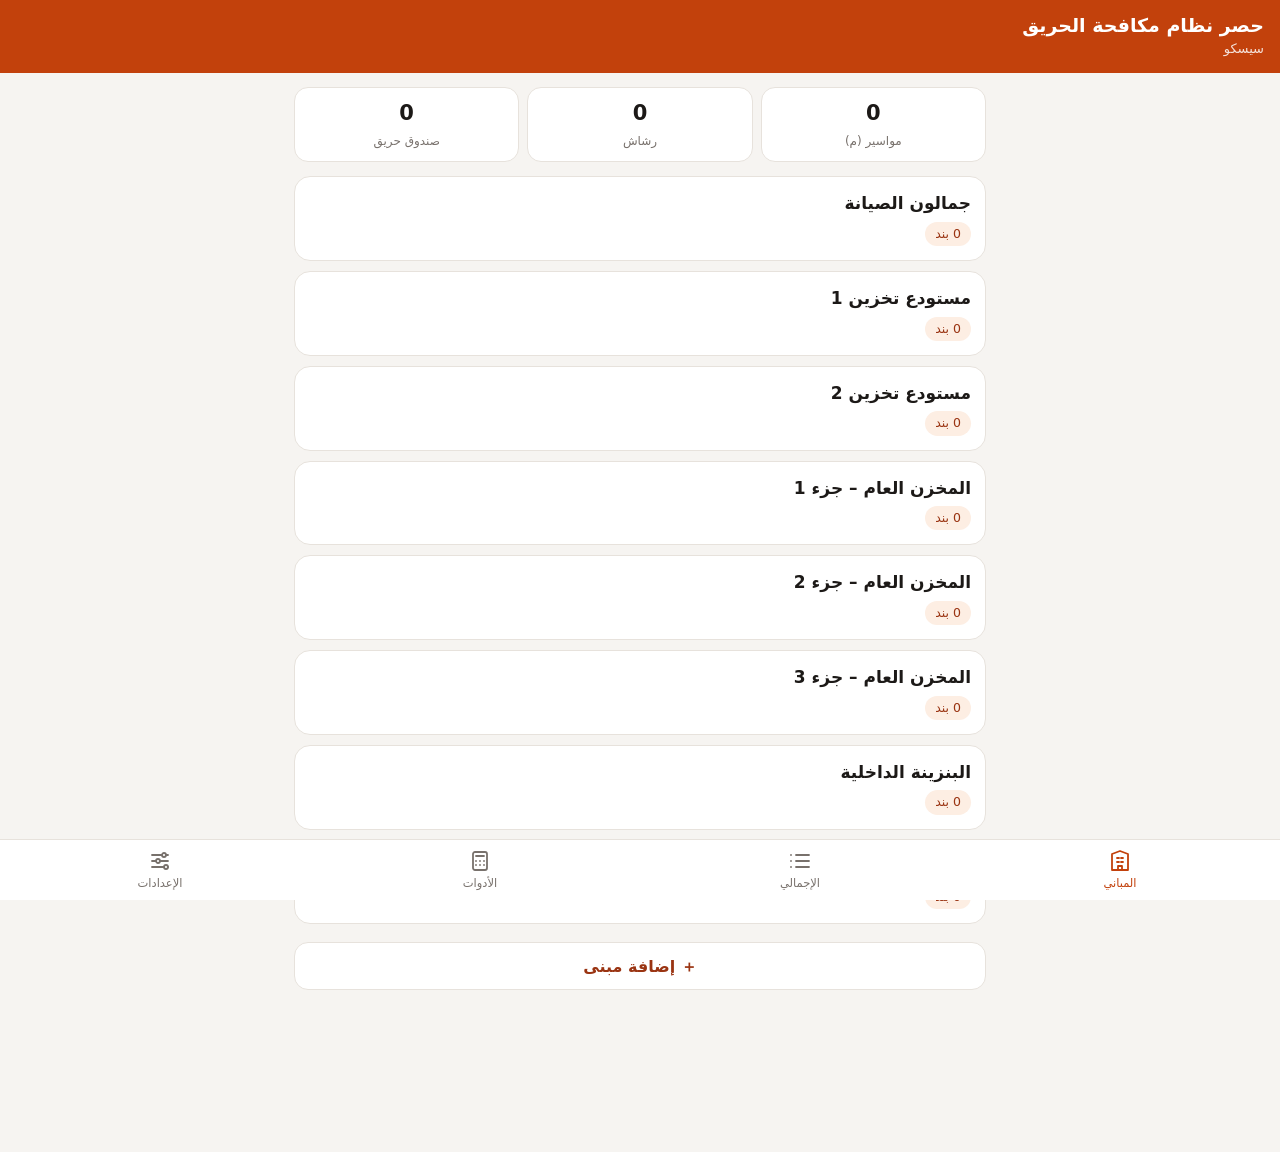
==== index.html @ ceb621bb "Add files via upload" ====
<!doctype html>
<html lang="ar" dir="rtl">
<head>
<meta charset="utf-8">
<meta name="viewport" content="width=device-width,initial-scale=1,viewport-fit=cover">
<title>حصر الحريق</title>
<meta name="theme-color" content="#c2410c">
<meta name="apple-mobile-web-app-capable" content="yes">
<meta name="mobile-web-app-capable" content="yes">
<meta name="apple-mobile-web-app-title" content="حصر الحريق">
<meta name="apple-mobile-web-app-status-bar-style" content="black-translucent">
<meta name="format-detection" content="telephone=no">
<link rel="manifest" href="manifest.webmanifest">
<link rel="apple-touch-icon" href="apple-touch-icon.png">
<link rel="icon" type="image/png" href="icon-192.png">
<link rel="stylesheet" href="style.css">
</head>
<body>
<div id="app"></div>
<nav id="nav" aria-label="التنقل"></nav>
<div id="sheet-root"></div>
<div id="toast" role="status" aria-live="polite"></div>
<div id="print-root"></div>
<noscript>التطبيق يحتاج تفعيل JavaScript.</noscript>
<script src="xlsx.js"></script>
<script src="app.js"></script>
</body>
</html>
---- style.css ----
:root{
  --acc:#c2410c;--acc2:#9a3412;--on-acc:#fff;
  --bg:#f6f4f1;--card:#fff;--tx:#1c1917;--mut:#78716c;--line:#e7e2dc;--soft:#fdeee3;
  --ok:#15803d;--warn:#b45309;--bad:#b91c1c;
  --nav-h:60px;
  --sat:env(safe-area-inset-top,0px);--sab:env(safe-area-inset-bottom,0px);
}
@media (prefers-color-scheme:dark){
  :root{--acc:#ea580c;--acc2:#fb923c;--bg:#141210;--card:#1f1c19;--tx:#f5f1ec;--mut:#a8a29e;--line:#332e29;--soft:#2b201a;--ok:#4ade80;--warn:#fbbf24;--bad:#f87171}
}
*{box-sizing:border-box;-webkit-tap-highlight-color:transparent}
html,body{margin:0;background:var(--bg);color:var(--tx)}
body{font-family:system-ui,-apple-system,"SF Arabic","Segoe UI",Tahoma,sans-serif;font-size:16px;line-height:1.45;
  padding-bottom:calc(var(--nav-h) + var(--sab) + 12px);-webkit-text-size-adjust:100%}
button,input,select,textarea{font:inherit;color:inherit}
button{cursor:pointer;border:0;background:none}
bdi.dia{direction:ltr;unicode-bidi:isolate;font-variant-numeric:tabular-nums;color:var(--acc);font-weight:700}

/* رأس الصفحة */
.top{background:var(--acc);color:var(--on-acc);padding:calc(var(--sat) + 14px) 16px 14px;display:flex;align-items:center;gap:10px}
.top h1{margin:0;font-size:19px;line-height:1.25}
.top p{margin:2px 0 0;font-size:13px;opacity:.85}
.top .ttl{flex:1;min-width:0}
.top .ttl h1{white-space:nowrap;overflow:hidden;text-overflow:ellipsis}
.ibtn{width:40px;height:40px;border-radius:12px;display:grid;place-items:center;color:var(--on-acc);background:rgba(255,255,255,.16)}
.ibtn svg{width:22px;height:22px}
main{padding:14px 14px 90px;max-width:720px;margin:0 auto}

/* الإحصائيات */
.tiles{display:grid;grid-template-columns:repeat(3,1fr);gap:8px;margin-bottom:14px}
.tile{background:var(--card);border:1px solid var(--line);border-radius:14px;padding:10px 6px;text-align:center}
.tile b{display:block;font-size:21px;font-variant-numeric:tabular-nums}
.tile span{font-size:12px;color:var(--mut)}

/* بطاقات */
.card{display:block;width:100%;text-align:start;background:var(--card);border:1px solid var(--line);border-radius:16px;padding:14px;margin-bottom:10px}
.card:active{background:var(--soft)}
.card h2{margin:0 0 6px;font-size:17px}
.card .meta{display:flex;flex-wrap:wrap;gap:6px}
.pill{font-size:12.5px;background:var(--soft);color:var(--acc2);border-radius:999px;padding:3px 10px;font-variant-numeric:tabular-nums}
.sec{font-size:13px;color:var(--mut);margin:16px 4px 6px;font-weight:600}
.empty{text-align:center;color:var(--mut);padding:36px 12px;line-height:1.8}

/* صفوف البنود */
.row{display:flex;align-items:center;gap:10px;background:var(--card);border:1px solid var(--line);border-radius:14px;padding:10px 12px;margin-bottom:8px}
.row:active{background:var(--soft)}
.rmain{flex:1;min-width:0}
.rname{font-weight:600}
.rnote{font-size:13px;color:var(--mut);margin-top:2px;overflow:hidden;text-overflow:ellipsis;white-space:nowrap}
.rqty{text-align:center;min-width:54px;font-variant-numeric:tabular-nums}
.rqty b{display:block;font-size:19px;line-height:1.1}
.rqty small{font-size:11.5px;color:var(--mut)}
.tag{font-size:11px;background:var(--warn);color:#fff;border-radius:6px;padding:1px 6px;margin-inline-start:6px;vertical-align:middle}
.step{display:flex;gap:6px}
.step button{width:34px;height:34px;border-radius:10px;background:var(--soft);color:var(--acc2);font-size:20px;line-height:1}

/* أزرار */
.btn{display:inline-flex;align-items:center;justify-content:center;gap:6px;min-height:48px;padding:0 18px;border-radius:14px;background:var(--acc);color:var(--on-acc);font-weight:700}
.btn:active{filter:brightness(.92)}
.btn.ghost{background:var(--card);color:var(--acc2);border:1px solid var(--line)}
.btn.danger{background:var(--card);color:var(--bad);border:1px solid var(--line)}
.btn.wide{width:100%;margin-top:8px}
.btns{display:flex;gap:8px;margin-top:12px}
.btns .btn{flex:1}
.fab{position:fixed;inset-inline:16px;bottom:calc(var(--nav-h) + var(--sab) + 12px);height:54px;border-radius:16px;background:var(--acc);color:var(--on-acc);font-weight:800;font-size:17px;box-shadow:0 8px 22px rgba(0,0,0,.28);z-index:20;max-width:688px;margin-inline:auto}
.fab:active{filter:brightness(.92)}

/* شريط التنقل */
#nav{position:fixed;inset-inline:0;bottom:0;z-index:30;display:flex;background:var(--card);border-top:1px solid var(--line);padding-bottom:var(--sab)}
#nav button{flex:1;height:var(--nav-h);display:flex;flex-direction:column;align-items:center;justify-content:center;gap:2px;color:var(--mut);font-size:11.5px}
#nav button.on{color:var(--acc)}
#nav svg{width:24px;height:24px}
.ico{fill:none;stroke:currentColor;stroke-width:1.8;stroke-linecap:round;stroke-linejoin:round}

/* النوافذ السفلية */
.backdrop{position:fixed;inset:0;background:rgba(0,0,0,.45);z-index:40;animation:fade .15s}
.sheet{position:fixed;inset-inline:0;bottom:0;z-index:50;background:var(--card);border-radius:22px 22px 0 0;padding:8px 16px calc(var(--sab) + 16px);max-height:92dvh;overflow:auto;max-width:720px;margin:0 auto;animation:up .2s ease-out;overscroll-behavior:contain}
.sheet h2{margin:6px 0 10px;font-size:18px}
.grab{width:42px;height:5px;border-radius:3px;background:var(--line);margin:4px auto 8px}
@keyframes up{from{transform:translateY(40px);opacity:.4}to{transform:none;opacity:1}}
@keyframes fade{from{opacity:0}to{opacity:1}}
.lbl{font-size:13px;color:var(--mut);margin:12px 2px 6px;display:block;font-weight:600}
.chips{display:flex;flex-wrap:wrap;gap:7px}
.chip{padding:8px 14px;border-radius:999px;border:1px solid var(--line);background:var(--bg);font-size:15px}
.chip.on{background:var(--acc);border-color:var(--acc);color:var(--on-acc);font-weight:700}
.inp,.panel input,.panel select{width:100%;height:50px;border-radius:12px;border:1.5px solid var(--line);background:var(--bg);padding:0 14px;font-size:18px;outline:none}
.inp:focus,.panel input:focus{border-color:var(--acc)}
.inp.ltr,.panel input.ltr{direction:ltr;text-align:center;font-variant-numeric:tabular-nums}
.pair{display:flex;gap:8px;align-items:stretch}
.pair .inp{flex:1}
.pair .plus{width:56px;border-radius:12px;background:var(--soft);color:var(--acc2);font-size:26px;font-weight:700}
.qprev{font-size:13px;color:var(--ok);margin:4px 2px 0;min-height:18px;direction:ltr;text-align:start}
.chk{display:flex;align-items:center;gap:10px;margin-top:12px;font-size:15px}
.chk input{width:22px;height:22px;accent-color:var(--acc)}
.grid2{display:grid;grid-template-columns:1fr 1fr;gap:10px}

/* ألواح الأدوات والإعدادات */
.panel{background:var(--card);border:1px solid var(--line);border-radius:16px;padding:14px;margin-bottom:12px}
.panel h3{margin:0 0 10px;font-size:16px}
.panel label{display:block;font-size:13px;color:var(--mut);font-weight:600}
.panel label input{margin-top:5px;font-weight:400;color:var(--tx)}
.out{margin-top:12px;background:var(--soft);border-radius:12px;padding:10px 12px;font-size:15px;line-height:1.9}
.out b{font-variant-numeric:tabular-nums}
.out .warn{color:var(--warn);font-weight:700}
.out .ok{color:var(--ok);font-weight:700}
.hint{font-size:12.5px;color:var(--mut);margin:10px 2px 0}

/* الإجمالي */
.srow{background:var(--card);border:1px solid var(--line);border-radius:14px;margin-bottom:8px;overflow:hidden}
.shead{display:flex;align-items:center;gap:10px;padding:10px 12px;width:100%;text-align:start}
.shead .rname{flex:1}
.sbrk{padding:2px 12px 10px;border-top:1px dashed var(--line);font-size:14px;color:var(--mut)}
.sbrk div{display:flex;justify-content:space-between;padding:3px 0;font-variant-numeric:tabular-nums}

#toast{position:fixed;inset-inline:0;bottom:calc(var(--nav-h) + var(--sab) + 80px);margin:auto;width:max-content;max-width:88vw;background:#292524;color:#fff;border-radius:12px;padding:10px 16px;z-index:80;font-size:14.5px;opacity:0;pointer-events:none;transition:opacity .2s}
#toast.show{opacity:1}

#print-root{display:none}
@media print{
  body{background:#fff;color:#000;padding:0;font-size:12px}
  #app,#nav,#sheet-root,#toast{display:none!important}
  #print-root{display:block;direction:rtl}
  #print-root h1{font-size:18px;margin:0 0 4px}
  #print-root h2{font-size:14px;margin:18px 0 6px;page-break-after:avoid}
  #print-root table{width:100%;border-collapse:collapse;margin-bottom:8px}
  #print-root th,#print-root td{border:1px solid #999;padding:4px 6px;text-align:center}
  #print-root th{background:#c2410c;color:#fff;-webkit-print-color-adjust:exact;print-color-adjust:exact}
  #print-root tr{page-break-inside:avoid}
  #print-root p{margin:2px 0}
}
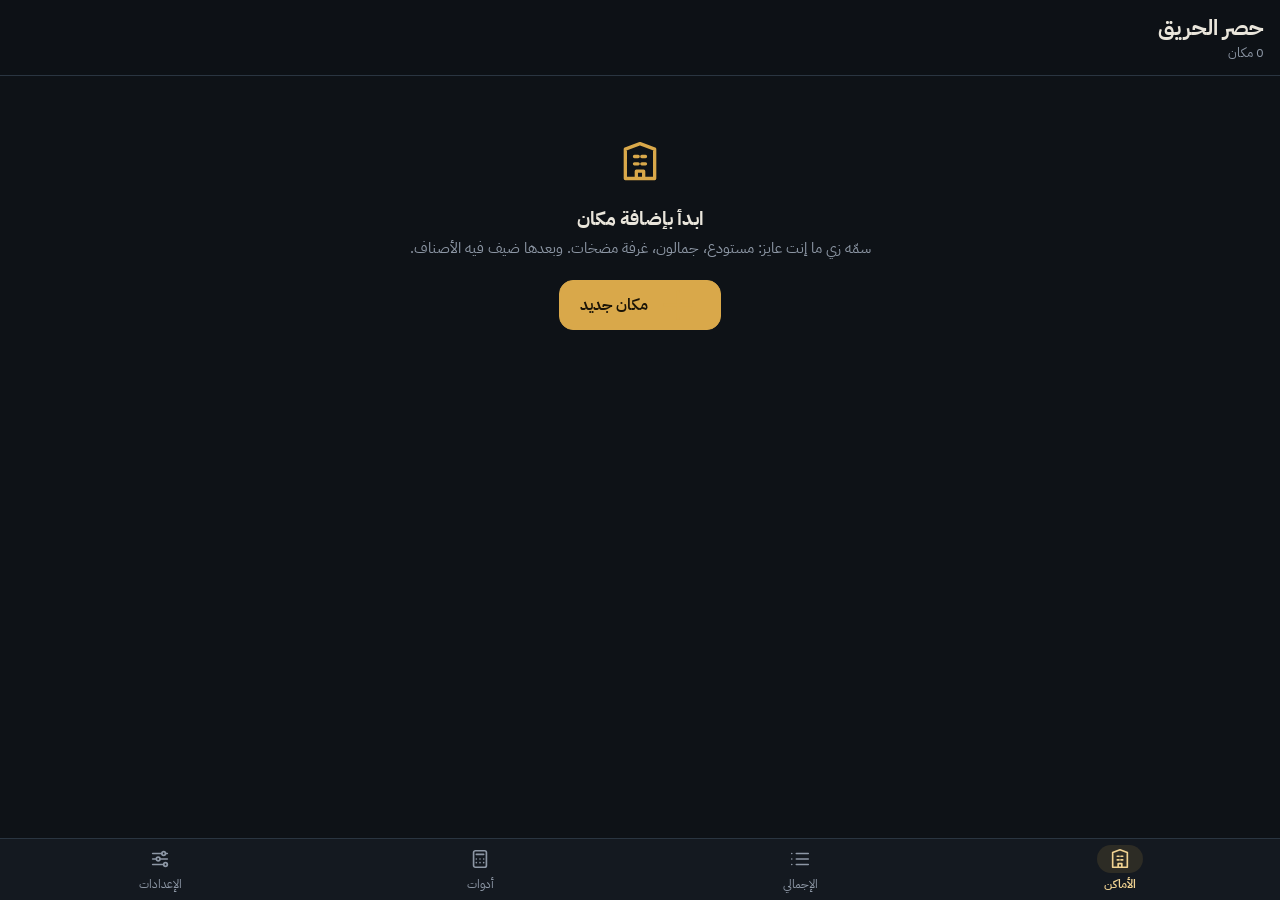
==== commit 8f20c665: "Add files via upload" ====
--- a/index.html
+++ b/index.html
@@ -2,9 +2,10 @@
 <html lang="ar" dir="rtl">
 <head>
 <meta charset="utf-8">
-<meta name="viewport" content="width=device-width,initial-scale=1,viewport-fit=cover">
+<meta name="viewport" content="width=device-width,initial-scale=1,minimum-scale=1,maximum-scale=1,user-scalable=no,viewport-fit=cover">
 <title>حصر الحريق</title>
-<meta name="theme-color" content="#c2410c">
+<meta name="theme-color" content="#0e1217">
+<meta name="color-scheme" content="dark">
 <meta name="apple-mobile-web-app-capable" content="yes">
 <meta name="mobile-web-app-capable" content="yes">
 <meta name="apple-mobile-web-app-title" content="حصر الحريق">
@@ -20,7 +21,7 @@
 <nav id="nav" aria-label="التنقل"></nav>
 <div id="sheet-root"></div>
 <div id="toast" role="status" aria-live="polite"></div>
-<div id="print-root"></div>
+<input type="file" id="imp" accept="application/json,.json" hidden>
 <noscript>التطبيق يحتاج تفعيل JavaScript.</noscript>
 <script src="xlsx.js"></script>
 <script src="app.js"></script>
--- a/style.css
+++ b/style.css
@@ -1,130 +1,161 @@
+@font-face{font-family:Plex;font-weight:400;font-display:swap;src:url(plex-arabic-400.woff2) format("woff2");unicode-range:U+0600-06FF,U+0750-077F,U+0870-088E,U+0890-0891,U+0897-08E1,U+08E3-08FF,U+200C-200E,U+2010-2011,U+204F,U+2E41,U+FB50-FDFF,U+FE70-FE74,U+FE76-FEFC}
+@font-face{font-family:Plex;font-weight:600;font-display:swap;src:url(plex-arabic-600.woff2) format("woff2");unicode-range:U+0600-06FF,U+0750-077F,U+0870-088E,U+0890-0891,U+0897-08E1,U+08E3-08FF,U+200C-200E,U+2010-2011,U+204F,U+2E41,U+FB50-FDFF,U+FE70-FE74,U+FE76-FEFC}
+@font-face{font-family:Plex;font-weight:700;font-display:swap;src:url(plex-arabic-700.woff2) format("woff2");unicode-range:U+0600-06FF,U+0750-077F,U+0870-088E,U+0890-0891,U+0897-08E1,U+08E3-08FF,U+200C-200E,U+2010-2011,U+204F,U+2E41,U+FB50-FDFF,U+FE70-FE74,U+FE76-FEFC}
+@font-face{font-family:Plex;font-weight:400;font-display:swap;src:url(plex-latin-400.woff2) format("woff2");unicode-range:U+0000-00FF,U+0131,U+0152-0153,U+02BB-02BC,U+02C6,U+02DA,U+02DC,U+2000-206F,U+20AC,U+2122,U+2191,U+2193,U+2212,U+2215,U+FEFF}
+@font-face{font-family:Plex;font-weight:600;font-display:swap;src:url(plex-latin-600.woff2) format("woff2");unicode-range:U+0000-00FF,U+0131,U+0152-0153,U+02BB-02BC,U+02C6,U+02DA,U+02DC,U+2000-206F,U+20AC,U+2122,U+2191,U+2193,U+2212,U+2215,U+FEFF}
+@font-face{font-family:Plex;font-weight:700;font-display:swap;src:url(plex-latin-700.woff2) format("woff2");unicode-range:U+0000-00FF,U+0131,U+0152-0153,U+02BB-02BC,U+02C6,U+02DA,U+02DC,U+2000-206F,U+20AC,U+2122,U+2191,U+2193,U+2212,U+2215,U+FEFF}
+
 :root{
-  --acc:#c2410c;--acc2:#9a3412;--on-acc:#fff;
-  --bg:#f6f4f1;--card:#fff;--tx:#1c1917;--mut:#78716c;--line:#e7e2dc;--soft:#fdeee3;
-  --ok:#15803d;--warn:#b45309;--bad:#b91c1c;
-  --nav-h:60px;
-  --sat:env(safe-area-inset-top,0px);--sab:env(safe-area-inset-bottom,0px);
+  --ink:#0e1217;--s1:#151b22;--s2:#1c242d;--s3:#27313c;--line:#2a3541;
+  --tx:#e9e5db;--dim:#8d97a5;--faint:#5c6774;
+  --brass:#d9a84a;--brass-t:#f1d392;--brass-bg:rgba(217,168,74,.13);--onbrass:#1b1407;
+  --bad:#ea6a60;--ok:#4cc38a;
+  --nav:calc(62px + env(safe-area-inset-bottom));
+  --kb:0px;
 }
-@media (prefers-color-scheme:dark){
-  :root{--acc:#ea580c;--acc2:#fb923c;--bg:#141210;--card:#1f1c19;--tx:#f5f1ec;--mut:#a8a29e;--line:#332e29;--soft:#2b201a;--ok:#4ade80;--warn:#fbbf24;--bad:#f87171}
-}
-*{box-sizing:border-box;-webkit-tap-highlight-color:transparent}
-html,body{margin:0;background:var(--bg);color:var(--tx)}
-body{font-family:system-ui,-apple-system,"SF Arabic","Segoe UI",Tahoma,sans-serif;font-size:16px;line-height:1.45;
-  padding-bottom:calc(var(--nav-h) + var(--sab) + 12px);-webkit-text-size-adjust:100%}
-button,input,select,textarea{font:inherit;color:inherit}
-button{cursor:pointer;border:0;background:none}
-bdi.dia{direction:ltr;unicode-bidi:isolate;font-variant-numeric:tabular-nums;color:var(--acc);font-weight:700}
+*{box-sizing:border-box;-webkit-tap-highlight-color:transparent;-webkit-touch-callout:none}
+html,body{margin:0;height:100%;width:100%;position:fixed;inset:0;overflow:hidden;background:var(--ink);color:var(--tx);
+  font:400 16px/1.45 Plex,system-ui,-apple-system,"Segoe UI",Tahoma,sans-serif;touch-action:manipulation;overscroll-behavior:none;
+  -webkit-user-select:none;user-select:none;-webkit-text-size-adjust:100%;font-variant-numeric:tabular-nums}
+input,textarea{-webkit-user-select:text;user-select:text;font:inherit;font-size:16px;color:var(--tx)}
+button{font:inherit;color:inherit;background:none;border:0;padding:0;cursor:pointer;touch-action:manipulation}
+b{font-weight:700}
+.ico{width:22px;height:22px;fill:none;stroke:currentColor;stroke-width:1.8;stroke-linecap:round;stroke-linejoin:round;flex:none}
+.sm .ico,.ico.sm{width:18px;height:18px}
+.num{direction:ltr;unicode-bidi:isolate;display:inline-block}
 
-/* رأس الصفحة */
-.top{background:var(--acc);color:var(--on-acc);padding:calc(var(--sat) + 14px) 16px 14px;display:flex;align-items:center;gap:10px}
-.top h1{margin:0;font-size:19px;line-height:1.25}
-.top p{margin:2px 0 0;font-size:13px;opacity:.85}
-.top .ttl{flex:1;min-width:0}
-.top .ttl h1{white-space:nowrap;overflow:hidden;text-overflow:ellipsis}
-.ibtn{width:40px;height:40px;border-radius:12px;display:grid;place-items:center;color:var(--on-acc);background:rgba(255,255,255,.16)}
-.ibtn svg{width:22px;height:22px}
-main{padding:14px 14px 90px;max-width:720px;margin:0 auto}
+#app{position:absolute;inset:0 0 var(--nav) 0;overflow-y:auto;overflow-x:hidden;-webkit-overflow-scrolling:touch;overscroll-behavior:contain;padding-bottom:96px}
+.top{position:sticky;top:0;z-index:5;display:flex;align-items:center;gap:10px;padding:calc(env(safe-area-inset-top) + 12px) 16px 12px;background:rgba(14,18,23,.92);-webkit-backdrop-filter:blur(14px);backdrop-filter:blur(14px);border-bottom:1px solid var(--line)}
+.top h1{margin:0;font-size:22px;font-weight:700;flex:1;min-width:0;overflow:hidden;text-overflow:ellipsis;white-space:nowrap}
+.top .sub{display:block;font-size:13px;font-weight:400;color:var(--dim)}
+.ib{width:42px;height:42px;border-radius:13px;background:var(--s2);border:1px solid var(--line);display:grid;place-items:center;color:var(--tx)}
+.ib:active{background:var(--s3)}
+.pad{padding:16px}
 
-/* الإحصائيات */
-.tiles{display:grid;grid-template-columns:repeat(3,1fr);gap:8px;margin-bottom:14px}
-.tile{background:var(--card);border:1px solid var(--line);border-radius:14px;padding:10px 6px;text-align:center}
-.tile b{display:block;font-size:21px;font-variant-numeric:tabular-nums}
-.tile span{font-size:12px;color:var(--mut)}
+/* nav */
+#nav{position:fixed;left:0;right:0;bottom:0;height:var(--nav);padding-bottom:env(safe-area-inset-bottom);display:flex;background:rgba(21,27,34,.96);-webkit-backdrop-filter:blur(16px);backdrop-filter:blur(16px);border-top:1px solid var(--line);z-index:20}
+#nav button{flex:1;display:flex;flex-direction:column;align-items:center;justify-content:center;gap:3px;font-size:12px;color:var(--dim)}
+#nav button i{width:46px;height:28px;border-radius:14px;display:grid;place-items:center}
+#nav button.on{color:var(--brass-t);font-weight:600}
+#nav button.on i{background:var(--brass-bg)}
 
-/* بطاقات */
-.card{display:block;width:100%;text-align:start;background:var(--card);border:1px solid var(--line);border-radius:16px;padding:14px;margin-bottom:10px}
-.card:active{background:var(--soft)}
-.card h2{margin:0 0 6px;font-size:17px}
-.card .meta{display:flex;flex-wrap:wrap;gap:6px}
-.pill{font-size:12.5px;background:var(--soft);color:var(--acc2);border-radius:999px;padding:3px 10px;font-variant-numeric:tabular-nums}
-.sec{font-size:13px;color:var(--mut);margin:16px 4px 6px;font-weight:600}
-.empty{text-align:center;color:var(--mut);padding:36px 12px;line-height:1.8}
+/* places */
+.places{display:grid;gap:12px;padding:16px}
+.place{display:block;width:100%;text-align:start;background:var(--s1);border:1px solid var(--line);border-radius:18px;padding:15px 16px}
+.place:active{background:var(--s2)}
+.place .nm{display:flex;align-items:center;justify-content:space-between;gap:10px;font-size:18px;font-weight:600}
+.place .nm .ico{color:var(--faint)}
+.minis{display:flex;flex-wrap:wrap;gap:8px 14px;margin-top:11px;color:var(--dim);font-size:14px}
+.minis span{display:inline-flex;align-items:center;gap:6px}
+.minis b{color:var(--tx);font-weight:600}
+.minis .none{color:var(--faint)}
+.empty{margin:64px 28px;text-align:center;color:var(--dim)}
+.empty h2{margin:14px 0 6px;color:var(--tx);font-size:19px}
+.empty p{margin:0 0 20px;font-size:15px}
+.empty .ico{width:44px;height:44px;color:var(--brass)}
 
-/* صفوف البنود */
-.row{display:flex;align-items:center;gap:10px;background:var(--card);border:1px solid var(--line);border-radius:14px;padding:10px 12px;margin-bottom:8px}
-.row:active{background:var(--soft)}
-.rmain{flex:1;min-width:0}
-.rname{font-weight:600}
-.rnote{font-size:13px;color:var(--mut);margin-top:2px;overflow:hidden;text-overflow:ellipsis;white-space:nowrap}
-.rqty{text-align:center;min-width:54px;font-variant-numeric:tabular-nums}
-.rqty b{display:block;font-size:19px;line-height:1.1}
-.rqty small{font-size:11.5px;color:var(--mut)}
-.tag{font-size:11px;background:var(--warn);color:#fff;border-radius:6px;padding:1px 6px;margin-inline-start:6px;vertical-align:middle}
-.step{display:flex;gap:6px}
-.step button{width:34px;height:34px;border-radius:10px;background:var(--soft);color:var(--acc2);font-size:20px;line-height:1}
-
-/* أزرار */
-.btn{display:inline-flex;align-items:center;justify-content:center;gap:6px;min-height:48px;padding:0 18px;border-radius:14px;background:var(--acc);color:var(--on-acc);font-weight:700}
-.btn:active{filter:brightness(.92)}
-.btn.ghost{background:var(--card);color:var(--acc2);border:1px solid var(--line)}
-.btn.danger{background:var(--card);color:var(--bad);border:1px solid var(--line)}
-.btn.wide{width:100%;margin-top:8px}
-.btns{display:flex;gap:8px;margin-top:12px}
-.btns .btn{flex:1}
-.fab{position:fixed;inset-inline:16px;bottom:calc(var(--nav-h) + var(--sab) + 12px);height:54px;border-radius:16px;background:var(--acc);color:var(--on-acc);font-weight:800;font-size:17px;box-shadow:0 8px 22px rgba(0,0,0,.28);z-index:20;max-width:688px;margin-inline:auto}
+/* buttons */
+.btn{height:50px;padding:0 20px;border-radius:14px;background:var(--s2);border:1px solid var(--line);font-weight:600;display:inline-flex;align-items:center;justify-content:center;gap:8px}
+.btn:active{background:var(--s3)}
+.btn.pri{background:var(--brass);border-color:var(--brass);color:var(--onbrass)}
+.btn.pri:active{filter:brightness(.92)}
+.btn.bad{color:var(--bad)}
+.btn.blk{display:flex;width:100%}
+.fab{position:fixed;z-index:15;left:16px;right:16px;bottom:calc(var(--nav) + 14px);height:56px;border-radius:18px;background:var(--brass);color:var(--onbrass);font-size:17px;font-weight:700;display:flex;align-items:center;justify-content:center;gap:9px;box-shadow:0 10px 30px rgba(0,0,0,.45)}
 .fab:active{filter:brightness(.92)}
 
-/* شريط التنقل */
-#nav{position:fixed;inset-inline:0;bottom:0;z-index:30;display:flex;background:var(--card);border-top:1px solid var(--line);padding-bottom:var(--sab)}
-#nav button{flex:1;height:var(--nav-h);display:flex;flex-direction:column;align-items:center;justify-content:center;gap:2px;color:var(--mut);font-size:11.5px}
-#nav button.on{color:var(--acc)}
-#nav svg{width:24px;height:24px}
-.ico{fill:none;stroke:currentColor;stroke-width:1.8;stroke-linecap:round;stroke-linejoin:round}
+/* place view */
+.cat-h{display:flex;align-items:center;gap:9px;padding:20px 18px 8px;color:var(--dim);font-size:14px;font-weight:600}
+.cat-h .ico{color:var(--brass)}
+.cat-h em{margin-inline-start:auto;font-style:normal;color:var(--tx)}
+.rows{display:grid;gap:8px;padding:0 16px}
+.row{display:flex;align-items:stretch;background:var(--s1);border:1px solid var(--line);border-radius:14px;overflow:hidden}
+.row .mn{flex:1;min-width:0;text-align:start;padding:12px 14px;display:flex;flex-direction:column;gap:7px}
+.row .mn:active{background:var(--s2)}
+.row .tt{font-weight:600;font-size:16px}
+.tags{display:flex;flex-wrap:wrap;gap:6px}
+.tag{display:inline-flex;align-items:center;gap:6px;height:26px;padding:0 9px;border-radius:8px;background:var(--s2);font-size:13px;color:var(--dim)}
+.tag.ap{background:transparent;border:1px solid var(--brass-t);color:var(--brass-t)}
+.dot{width:11px;height:11px;border-radius:50%;flex:none;box-shadow:inset 0 -2px 0 rgba(0,0,0,.25)}
+.nt{font-size:13px;color:var(--dim)}
+.row .qv{display:flex;flex-direction:column;align-items:flex-end;justify-content:center;padding:0 14px;min-width:72px}
+.row .qv b{font-size:21px;line-height:1.1}
+.row .qv small{color:var(--dim);font-size:12px}
+.row .inc{width:52px;border-inline-start:1px solid var(--line);display:grid;place-items:center;color:var(--brass)}
+.row .inc:active{background:var(--brass-bg)}
+.sum-line{display:flex;gap:16px;flex-wrap:wrap;padding:12px 18px;color:var(--dim);font-size:14px}
+.sum-line b{color:var(--tx)}
 
-/* النوافذ السفلية */
-.backdrop{position:fixed;inset:0;background:rgba(0,0,0,.45);z-index:40;animation:fade .15s}
-.sheet{position:fixed;inset-inline:0;bottom:0;z-index:50;background:var(--card);border-radius:22px 22px 0 0;padding:8px 16px calc(var(--sab) + 16px);max-height:92dvh;overflow:auto;max-width:720px;margin:0 auto;animation:up .2s ease-out;overscroll-behavior:contain}
-.sheet h2{margin:6px 0 10px;font-size:18px}
-.grab{width:42px;height:5px;border-radius:3px;background:var(--line);margin:4px auto 8px}
+/* total */
+.line{background:var(--s1);border:1px solid var(--line);border-radius:14px;overflow:hidden}
+.line>button{display:flex;width:100%;align-items:center;gap:10px;padding:12px 14px;text-align:start}
+.line .mn{flex:1;min-width:0;display:flex;flex-direction:column;gap:7px}
+.line .per{border-top:1px solid var(--line);padding:6px 14px 10px;display:grid;gap:2px}
+.line .per div{display:flex;justify-content:space-between;padding:5px 0;color:var(--dim);font-size:14px}
+.line .per b{color:var(--tx)}
+.hint{color:var(--dim);font-size:13px;padding:0 18px}
+
+/* forms / settings */
+.card{background:var(--s1);border:1px solid var(--line);border-radius:18px;padding:14px 16px;margin:0 16px 14px}
+.card h3{margin:0 0 10px;font-size:15px;color:var(--dim);font-weight:600}
+.fld{display:block;margin-bottom:12px}
+.fld span{display:block;font-size:13px;color:var(--dim);margin-bottom:5px}
+.in{width:100%;height:48px;padding:0 14px;border-radius:12px;background:var(--s2);border:1px solid var(--line);outline:0}
+.in:focus{border-color:var(--brass)}
+.btns{display:flex;gap:10px;flex-wrap:wrap}.btns>.btn{flex:1}
+.out{background:var(--s2);border-radius:12px;padding:12px 14px;line-height:1.9;font-size:15px;margin-top:4px}
+.out .warn{color:var(--bad)}.out .ok{color:var(--ok)}
+.g2{display:grid;grid-template-columns:1fr 1fr;gap:10px}
+
+/* sheets */
+#sheet-root{position:fixed;inset:0;z-index:40;pointer-events:none}
+#sheet-root>*{pointer-events:auto}
+.backdrop{position:absolute;inset:0;background:rgba(4,6,9,.62);animation:fade .18s}
+.sheet{position:absolute;left:0;right:0;bottom:var(--kb);max-height:calc(100% - var(--kb) - 14px);display:flex;flex-direction:column;background:var(--s1);border-top:1px solid var(--line);border-radius:24px 24px 0 0;padding-bottom:env(safe-area-inset-bottom);animation:up .22s cubic-bezier(.2,.8,.2,1)}
+.sheet.tall{height:calc(100% - var(--kb) - 14px)}
+.grab{width:38px;height:4px;border-radius:2px;background:var(--s3);margin:8px auto 2px;flex:none}
+.sh-h{display:flex;align-items:center;gap:10px;padding:8px 16px 10px;flex:none}
+.sh-h h2{margin:0;font-size:19px;font-weight:700;flex:1;min-width:0;display:flex;align-items:center;gap:9px}
+.sh-h h2 .ico{color:var(--brass)}
+.sh-b{padding:4px 16px 16px;overflow-y:auto;flex:1;min-height:0;-webkit-overflow-scrolling:touch}
+.sh-b .in{margin-bottom:12px}
+.sugg{display:flex;flex-wrap:wrap;gap:8px;margin-bottom:14px}
+.strip{display:flex;gap:8px;overflow-x:auto;padding:2px 16px 10px;flex:none;scrollbar-width:none}
+.strip::-webkit-scrollbar{display:none}
+.cbtn{flex:none;height:44px;padding:0 14px;border-radius:13px;background:var(--s2);border:1px solid var(--line);display:flex;align-items:center;gap:8px;font-weight:600;font-size:15px;color:var(--dim)}
+.cbtn.on{background:var(--brass-bg);border-color:var(--brass);color:var(--brass-t)}
+.fields{flex:1;min-height:0;overflow-y:auto;padding:4px 16px 10px;border-top:1px solid var(--line);-webkit-overflow-scrolling:touch}
+.fl{display:flex;align-items:center;gap:7px;margin:14px 0 8px;font-size:14px;color:var(--dim);font-weight:600}
+.fl i{width:6px;height:6px;border-radius:50%;background:var(--brass)}
+.chips{display:flex;flex-wrap:wrap;gap:8px}
+.chip{min-height:42px;padding:0 14px;border-radius:12px;background:var(--s2);border:1.5px solid var(--line);display:inline-flex;align-items:center;gap:8px;font-size:15px}
+.chip:active{background:var(--s3)}
+.chip.on{background:var(--brass-bg);border-color:var(--brass);color:var(--brass-t);font-weight:600}
+.chip.more{color:var(--dim);border-style:dashed}
+.ci{display:flex;gap:8px;margin-top:10px}.ci .in{margin:0;flex:1}
+.ci .btn{height:48px;padding:0 16px}
+.qwrap{flex:none;display:flex;align-items:center;gap:12px;margin:0 16px;padding:10px 14px;background:var(--s2);border:1px solid var(--line);border-radius:14px;min-height:62px}
+.qwrap .ql{font-size:13px;color:var(--dim);flex:1;line-height:1.3}
+.qwrap .ql small{display:block;color:var(--brass-t);font-size:13px;margin-top:2px;min-height:17px}
+.qwrap .qv{font-size:32px;font-weight:700;line-height:1;direction:ltr;text-align:left;max-width:58%;overflow:hidden;text-overflow:ellipsis;white-space:nowrap}
+.qwrap .qv.ph{color:var(--faint)}
+.qwrap .qu{font-size:14px;color:var(--dim);min-width:26px}
+.kp{flex:none;display:grid;grid-template-columns:repeat(4,1fr);gap:8px;padding:10px 16px 12px;direction:ltr}
+.k{height:52px;border-radius:14px;background:var(--s2);border:1px solid var(--line);font-size:23px;font-weight:600;display:grid;place-items:center}
+.k:active{background:var(--s3);transform:scale(.97)}
+.k.op{background:var(--s3);color:var(--brass-t)}
+.k.go{grid-column:span 2;background:var(--brass);border-color:var(--brass);color:var(--onbrass);font-size:17px;font-weight:700}
+.k.go:active{filter:brightness(.92)}
+.k.off{opacity:.3;pointer-events:none}
+.sheet.kbd .qwrap,.sheet.kbd .kp{display:none}
+.opts{display:grid;gap:8px}
+.opts .btn{justify-content:flex-start;height:54px}
+
+#toast{position:fixed;left:50%;bottom:calc(var(--nav) + 82px);transform:translate(-50%,14px);background:var(--s3);color:var(--tx);border:1px solid var(--line);padding:11px 18px;border-radius:14px;font-size:15px;opacity:0;pointer-events:none;transition:.2s;z-index:60;max-width:88%;text-align:center}
+#toast.show{opacity:1;transform:translate(-50%,0)}
+body.sheeted #toast{bottom:auto;top:calc(env(safe-area-inset-top) + 14px);transform:translate(-50%,-10px)}
+body.sheeted #toast.show{transform:translate(-50%,0)}
 @keyframes up{from{transform:translateY(40px);opacity:.4}to{transform:none;opacity:1}}
 @keyframes fade{from{opacity:0}to{opacity:1}}
-.lbl{font-size:13px;color:var(--mut);margin:12px 2px 6px;display:block;font-weight:600}
-.chips{display:flex;flex-wrap:wrap;gap:7px}
-.chip{padding:8px 14px;border-radius:999px;border:1px solid var(--line);background:var(--bg);font-size:15px}
-.chip.on{background:var(--acc);border-color:var(--acc);color:var(--on-acc);font-weight:700}
-.inp,.panel input,.panel select{width:100%;height:50px;border-radius:12px;border:1.5px solid var(--line);background:var(--bg);padding:0 14px;font-size:18px;outline:none}
-.inp:focus,.panel input:focus{border-color:var(--acc)}
-.inp.ltr,.panel input.ltr{direction:ltr;text-align:center;font-variant-numeric:tabular-nums}
-.pair{display:flex;gap:8px;align-items:stretch}
-.pair .inp{flex:1}
-.pair .plus{width:56px;border-radius:12px;background:var(--soft);color:var(--acc2);font-size:26px;font-weight:700}
-.qprev{font-size:13px;color:var(--ok);margin:4px 2px 0;min-height:18px;direction:ltr;text-align:start}
-.chk{display:flex;align-items:center;gap:10px;margin-top:12px;font-size:15px}
-.chk input{width:22px;height:22px;accent-color:var(--acc)}
-.grid2{display:grid;grid-template-columns:1fr 1fr;gap:10px}
-
-/* ألواح الأدوات والإعدادات */
-.panel{background:var(--card);border:1px solid var(--line);border-radius:16px;padding:14px;margin-bottom:12px}
-.panel h3{margin:0 0 10px;font-size:16px}
-.panel label{display:block;font-size:13px;color:var(--mut);font-weight:600}
-.panel label input{margin-top:5px;font-weight:400;color:var(--tx)}
-.out{margin-top:12px;background:var(--soft);border-radius:12px;padding:10px 12px;font-size:15px;line-height:1.9}
-.out b{font-variant-numeric:tabular-nums}
-.out .warn{color:var(--warn);font-weight:700}
-.out .ok{color:var(--ok);font-weight:700}
-.hint{font-size:12.5px;color:var(--mut);margin:10px 2px 0}
-
-/* الإجمالي */
-.srow{background:var(--card);border:1px solid var(--line);border-radius:14px;margin-bottom:8px;overflow:hidden}
-.shead{display:flex;align-items:center;gap:10px;padding:10px 12px;width:100%;text-align:start}
-.shead .rname{flex:1}
-.sbrk{padding:2px 12px 10px;border-top:1px dashed var(--line);font-size:14px;color:var(--mut)}
-.sbrk div{display:flex;justify-content:space-between;padding:3px 0;font-variant-numeric:tabular-nums}
-
-#toast{position:fixed;inset-inline:0;bottom:calc(var(--nav-h) + var(--sab) + 80px);margin:auto;width:max-content;max-width:88vw;background:#292524;color:#fff;border-radius:12px;padding:10px 16px;z-index:80;font-size:14.5px;opacity:0;pointer-events:none;transition:opacity .2s}
-#toast.show{opacity:1}
-
-#print-root{display:none}
-@media print{
-  body{background:#fff;color:#000;padding:0;font-size:12px}
-  #app,#nav,#sheet-root,#toast{display:none!important}
-  #print-root{display:block;direction:rtl}
-  #print-root h1{font-size:18px;margin:0 0 4px}
-  #print-root h2{font-size:14px;margin:18px 0 6px;page-break-after:avoid}
-  #print-root table{width:100%;border-collapse:collapse;margin-bottom:8px}
-  #print-root th,#print-root td{border:1px solid #999;padding:4px 6px;text-align:center}
-  #print-root th{background:#c2410c;color:#fff;-webkit-print-color-adjust:exact;print-color-adjust:exact}
-  #print-root tr{page-break-inside:avoid}
-  #print-root p{margin:2px 0}
-}
+@media (prefers-reduced-motion:reduce){.sheet,.backdrop{animation:none}#toast{transition:none}}
+@media (max-height:680px){.k{height:46px}.qwrap{min-height:54px}.qwrap .qv{font-size:28px}}
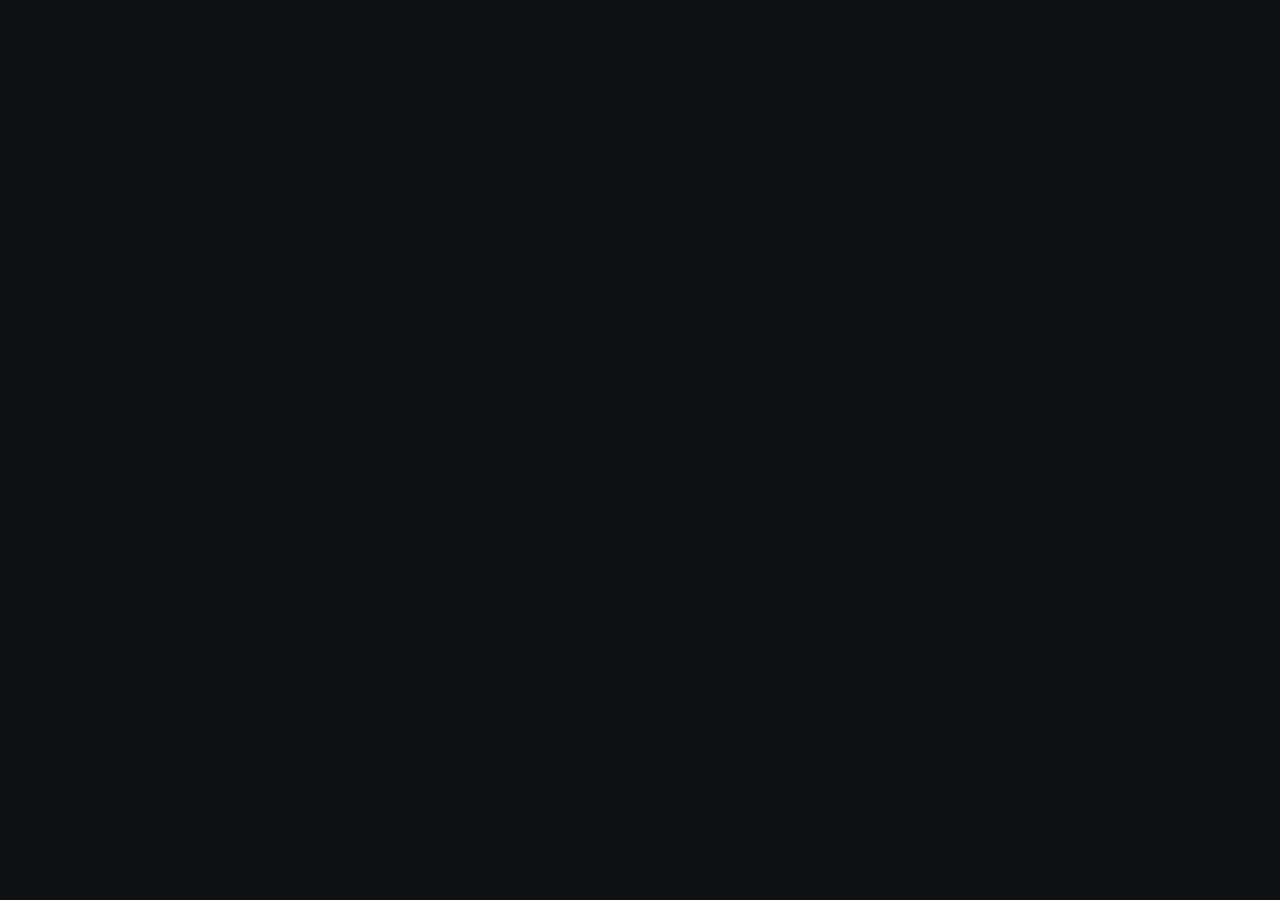
==== commit b9dbdd92: "Update index.html" ====
--- a/index.html
+++ b/index.html
@@ -16,7 +16,7 @@
 <link rel="icon" type="image/png" href="icon-192.png">
 <link rel="stylesheet" href="style.css">
 </head>
-<body>
+<body style="display:none;">
 <div id="app"></div>
 <nav id="nav" aria-label="التنقل"></nav>
 <div id="sheet-root"></div>
--- a/style.css
+++ b/style.css
@@ -52,7 +52,7 @@
 .empty{margin:64px 28px;text-align:center;color:var(--dim)}
 .empty h2{margin:14px 0 6px;color:var(--tx);font-size:19px}
 .empty p{margin:0 0 20px;font-size:15px}
-.empty .ico{width:44px;height:44px;color:var(--brass)}
+.empty .ico{width:44px;height:44px;color:var(--onbrass)}
 
 /* buttons */
 .btn{height:50px;padding:0 20px;border-radius:14px;background:var(--s2);border:1px solid var(--line);font-weight:600;display:inline-flex;align-items:center;justify-content:center;gap:8px}
@@ -159,3 +159,11 @@
 @keyframes fade{from{opacity:0}to{opacity:1}}
 @media (prefers-reduced-motion:reduce){.sheet,.backdrop{animation:none}#toast{transition:none}}
 @media (max-height:680px){.k{height:46px}.qwrap{min-height:54px}.qwrap .qv{font-size:28px}}
+
+.pbar{flex:none;display:flex;align-items:center;gap:10px;padding:8px 16px 0;border-top:1px solid var(--line)}
+.pbar:empty{display:none}
+.pbar .fl{margin:0;white-space:nowrap;font-size:13px}
+.pbar .chips{flex-wrap:nowrap;overflow-x:auto;scrollbar-width:none;padding-bottom:2px}
+.pbar .chips::-webkit-scrollbar{display:none}
+.pbar .chip{min-height:38px;flex:none}
+.k{height:48px}
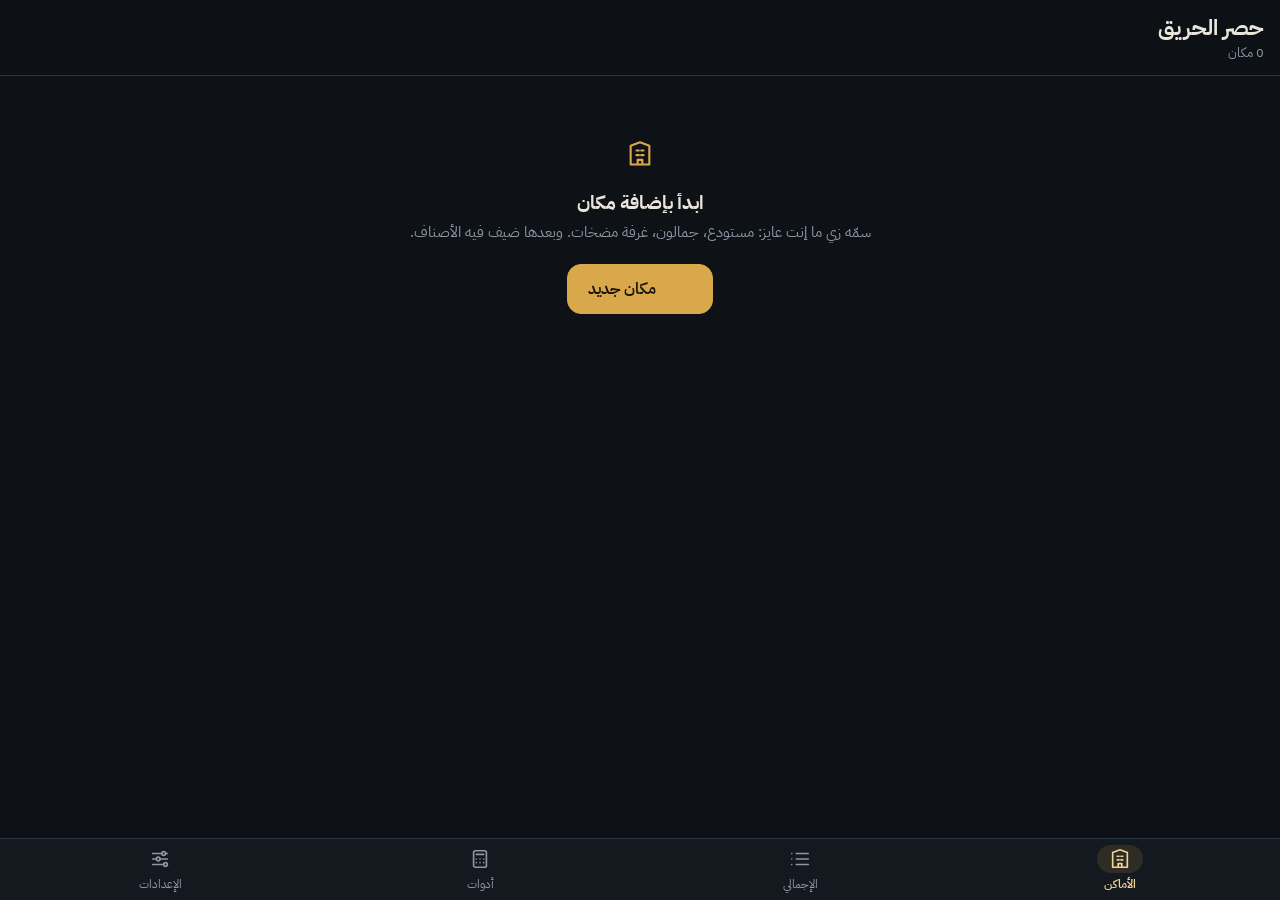
==== commit cc98fe89: "Add files via upload" ====
--- a/index.html
+++ b/index.html
@@ -16,7 +16,7 @@
 <link rel="icon" type="image/png" href="icon-192.png">
 <link rel="stylesheet" href="style.css">
 </head>
-<body style="display:none;">
+<body>
 <div id="app"></div>
 <nav id="nav" aria-label="التنقل"></nav>
 <div id="sheet-root"></div>
--- a/style.css
+++ b/style.css
@@ -52,7 +52,7 @@
 .empty{margin:64px 28px;text-align:center;color:var(--dim)}
 .empty h2{margin:14px 0 6px;color:var(--tx);font-size:19px}
 .empty p{margin:0 0 20px;font-size:15px}
-.empty .ico{width:44px;height:44px;color:var(--onbrass)}
+.empty .ico{width:28px;height:28px;color:var(--brass)}
 
 /* buttons */
 .btn{height:50px;padding:0 20px;border-radius:14px;background:var(--s2);border:1px solid var(--line);font-weight:600;display:inline-flex;align-items:center;justify-content:center;gap:8px}
@@ -112,14 +112,13 @@
 #sheet-root>*{pointer-events:auto}
 .backdrop{position:absolute;inset:0;background:rgba(4,6,9,.62);animation:fade .18s}
 .sheet{position:absolute;left:0;right:0;bottom:var(--kb);max-height:calc(100% - var(--kb) - 14px);display:flex;flex-direction:column;background:var(--s1);border-top:1px solid var(--line);border-radius:24px 24px 0 0;padding-bottom:env(safe-area-inset-bottom);animation:up .22s cubic-bezier(.2,.8,.2,1)}
-.sheet.tall{height:calc(100% - var(--kb) - 14px)}
+.sheet.tall{height:calc(100% - var(--kb) - 64px - env(safe-area-inset-top))}
 .grab{width:38px;height:4px;border-radius:2px;background:var(--s3);margin:8px auto 2px;flex:none}
 .sh-h{display:flex;align-items:center;gap:10px;padding:8px 16px 10px;flex:none}
 .sh-h h2{margin:0;font-size:19px;font-weight:700;flex:1;min-width:0;display:flex;align-items:center;gap:9px}
 .sh-h h2 .ico{color:var(--brass)}
 .sh-b{padding:4px 16px 16px;overflow-y:auto;flex:1;min-height:0;-webkit-overflow-scrolling:touch}
 .sh-b .in{margin-bottom:12px}
-.sugg{display:flex;flex-wrap:wrap;gap:8px;margin-bottom:14px}
 .strip{display:flex;gap:8px;overflow-x:auto;padding:2px 16px 10px;flex:none;scrollbar-width:none}
 .strip::-webkit-scrollbar{display:none}
 .cbtn{flex:none;height:44px;padding:0 14px;border-radius:13px;background:var(--s2);border:1px solid var(--line);display:flex;align-items:center;gap:8px;font-weight:600;font-size:15px;color:var(--dim)}
